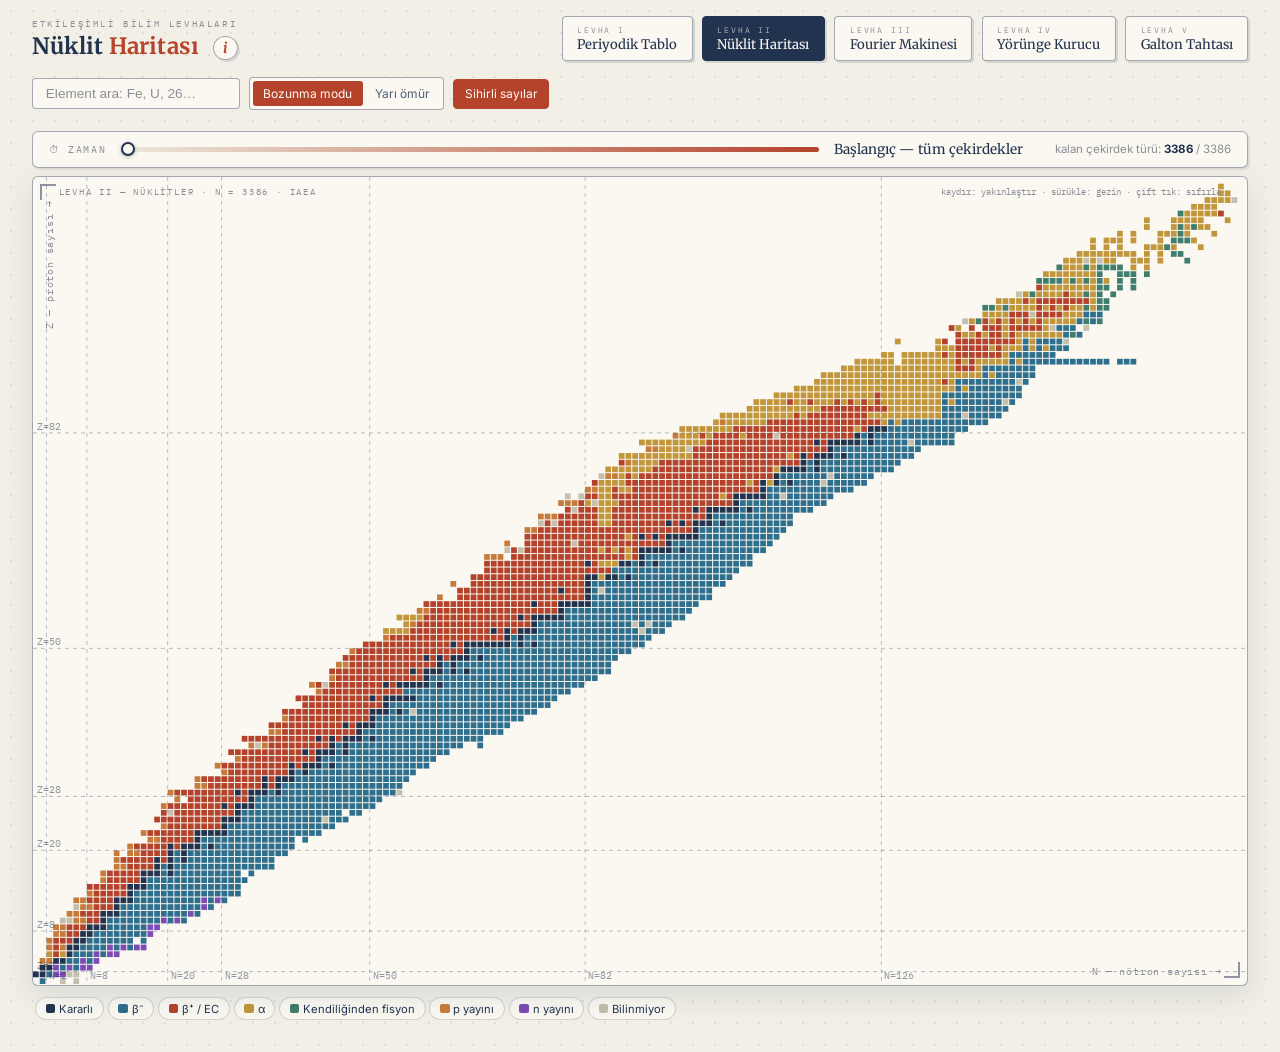
==== nuclides.html @ 54279ea4 "Levha VI (Hücre Gezgini) seriden çıkarıldı: sekmeler kaldırıldı Co-Authored-By: Claude Fable 5 <nore" ====
<!DOCTYPE html>
<html lang="tr">
<head>
<meta charset="UTF-8">
<meta name="viewport" content="width=device-width, initial-scale=1.0">
<title>Nüklit Haritası — İzotoplar</title>
<link rel="stylesheet" href="style.css">
<link rel="stylesheet" href="nuclides.css">
</head>
<body>
<header class="topbar">
  <div class="brand">
    <div class="kicker">Etkileşimli Bilim Levhaları</div>
    <h1>Nüklit <span>Haritası</span>
      <button class="info-btn" id="infoBtn" title="Bu levha nedir?">i</button></h1>
  </div>
  <nav class="plate-nav">
    <a class="plate-tab page-link" href="index.html">
      <span class="fig">Levha I</span>
      <span class="lbl">Periyodik Tablo</span>
    </a>
    <a class="plate-tab active page-link" href="nuclides.html">
      <span class="fig">Levha II</span>
      <span class="lbl">Nüklit Haritası</span>
    </a>
    <a class="plate-tab page-link" href="https://hakanatas.github.io/fourier-cizim-makinesi/">
      <span class="fig">Levha III</span>
      <span class="lbl">Fourier Makinesi</span>
    </a>
    <a class="plate-tab page-link" href="https://hakanatas.github.io/yorunge-kurucu/">
      <span class="fig">Levha IV</span>
      <span class="lbl">Yörünge Kurucu</span>
    </a>
    <a class="plate-tab page-link" href="https://hakanatas.github.io/galton-tahtasi/">
      <span class="fig">Levha V</span>
      <span class="lbl">Galton Tahtası</span>
    </a>
  </nav>
  <div class="controls">
    <input id="search" type="text" placeholder="Element ara: Fe, U, 26…" autocomplete="off">
    <div class="modes" id="modes">
      <button data-mode="decay" class="active">Bozunma modu</button>
      <button data-mode="hl">Yarı ömür</button>
    </div>
    <button id="magicBtn" class="tool-btn active">Sihirli sayılar</button>
  </div>
</header>

<div class="nuc-wrap">
  <div class="time-bar">
    <span class="time-label">⏱ Zaman</span>
    <input id="timeSlider" type="range" min="-210" max="180" step="1" value="-210">
    <span id="timeReadout">Başlangıç — tüm çekirdekler</span>
    <span id="surviveCount"></span>
  </div>
  <div class="chart-holder" id="chartHolder">
    <div class="chart-scroll"><canvas id="chart"></canvas></div>
    <div class="axis-x">N — nötron sayısı →</div>
    <div class="axis-y">Z — proton sayısı →</div>
    <div class="zoom-hint">kaydır: yakınlaştır · sürükle: gezin · çift tık: sıfırla</div>
    <div class="chart-caption">Levha II — Nüklitler · N = 3386 · IAEA</div>
  </div>
  <div class="legend nuc-legend" id="legend"></div>
</div>

<div id="tooltip" class="tooltip" hidden></div>

<div id="panelBackdrop" class="panel-backdrop" hidden></div>
<aside id="panel" class="panel" hidden>
  <button class="panel-close" id="panelClose">×</button>
  <div class="panel-head">
    <div class="nuc-badge" id="nucBadge"></div>
    <div class="panel-title">
      <h2 id="pName"></h2>
      <p id="pSub"></p>
      <p id="pMode"></p>
    </div>
  </div>
  <dl class="props" id="pProps"></dl>
  <h3 class="panel-sub">Bozunma zinciri</h3>
  <ol class="chain" id="chainList"></ol>
  <div class="wiki-links">
    <a id="ptLink" class="page-link">Periyodik tabloda gör →</a>
  </div>
</aside>

<div class="modal-backdrop" id="infoModal" hidden>
  <div class="modal">
    <button class="modal-close" id="infoClose" aria-label="Kapat">×</button>
    <div class="modal-body">
      <div class="modal-kicker">Levha II · Rehber</div>
      <h2>Nüklit <span>Haritası</span></h2>
      <p>Periyodik tablo elementleri gösterir; bu harita ise onların <b>izotoplarını</b> — aynı elementin
        farklı nötron sayılı çekirdeklerini — gösterir. 3386 çekirdek, yatay eksende nötron (N), dikey
        eksende proton (Z) sayısına göre dizilir. Buna Segrè diyagramı denir.</p>
      <h3>Neler yapabilirsin</h3>
      <ul>
        <li>Renkler <b>bozunma tipini</b> gösterir: β⁻ (mavi), β⁺/EC (kırmızı), α (sarı), fisyon (yeşil)…
          Kararlı çekirdekler koyu laciverttir ve "kararlılık vadisi"ni çizer.</li>
        <li><b>Zaman kaydırıcısı</b>: zeptosaniyeden evrenin yaşına kadar; sürükledikçe kısa ömürlü çekirdekler bozunup kaybolur.</li>
        <li>Bir çekirdeğe tıkla: yarı ömrü, bozunma modu ve tüm <b>bozunma zincirini</b> gör
          (ör. Uranyum-238'in kurşuna kadar 14 adımı).</li>
        <li>"Sihirli sayılar" çizgileri özellikle kararlı çekirdekleri işaretler; yakınlaştır ve gezin.</li>
      </ul>
      <h3>Bilimsel arka plan</h3>
      <p>Çekirdekteki proton/nötron dengesi kararlılığı belirler. Dengesiz çekirdekler radyoaktif
        bozunmayla daha kararlı hâle geçer. Yarı ömür, bir çekirdek topluluğunun yarısının bozunması için
        geçen süredir — milyarlarca yıldan saniyenin milyarda birine kadar değişir.</p>
      <div class="modal-tip">💡 İpucu: Zaman kaydırıcısını "1 yıl"a getir; 3386 çekirdekten yalnızca ~570'i hayatta kalır.</div>
    </div>
  </div>
</div>

<script src="data.js"></script>
<script src="nuclides-data.js"></script>
<script src="nuclides.js"></script>
</body>
</html>
---- style.css ----
@import url("https://fonts.googleapis.com/css2?family=Merriweather:ital,wght@0,400;0,700;1,400&family=Inter:wght@400;600;700&family=IBM+Plex+Mono:wght@400;500&display=swap");

/* ---------- dilum.dev esinli "bilimsel levha" teması ---------- */
:root {
  --paper: #f2efe6;                     /* sayfa zemini (krem kâğıt) */
  --paper-2: #faf8f1;                   /* kartlar */
  --paper-3: #ece8db;                   /* iç dolgular */
  --ink: #22334f;                       /* lacivert mürekkep */
  --ink-soft: #51607a;
  --muted: #8b8e96;
  --line: rgba(34, 51, 79, 0.18);
  --line-strong: rgba(34, 51, 79, 0.4);
  --accent: #b5432c;                    /* pas kırmızısı */
  --shadow: 0 10px 30px rgba(34, 51, 79, 0.12);
}

* { box-sizing: border-box; }

body {
  margin: 0;
  background-color: var(--paper);
  background-image: radial-gradient(rgba(34, 51, 79, 0.09) 1px, transparent 1px);
  background-size: 22px 22px;
  color: var(--ink);
  font-family: "Inter", system-ui, sans-serif;
  overflow-x: hidden;
  animation: pageIn 0.45s ease;
}
body.leaving { animation: pageOut 0.26s ease forwards; }
@keyframes pageIn { from { opacity: 0; transform: translateY(10px); } }
@keyframes pageOut { to { opacity: 0; transform: translateY(-10px); } }

/* ---------- header ---------- */
.topbar {
  display: flex;
  align-items: center;
  justify-content: space-between;
  gap: 1rem;
  flex-wrap: wrap;
  padding: 1rem 2.5vw 0.5rem;
}
.brand .kicker {
  font-family: "IBM Plex Mono", monospace;
  font-size: 0.58rem;
  letter-spacing: 0.28em;
  text-transform: uppercase;
  color: var(--muted);
  margin-bottom: 0.15rem;
}
.topbar h1 {
  margin: 0;
  font-family: "Merriweather", serif;
  font-size: 1.4rem;
  color: var(--ink);
  letter-spacing: 0.01em;
}
.topbar h1 span { color: var(--accent); }

/* levha sekmeleri (sayfalar arası gezinme) */
.plate-nav { display: flex; gap: 0.6rem; flex-wrap: wrap; }
.plate-tab {
  display: flex;
  flex-direction: column;
  gap: 0.1rem;
  padding: 0.42rem 0.9rem;
  background: var(--paper-2);
  border: 1px solid var(--line-strong);
  border-radius: 4px;
  text-decoration: none;
  color: var(--ink);
  position: relative;
  transition: all 0.18s;
  box-shadow: 2px 2px 0 rgba(34, 51, 79, 0.14);
}
.plate-tab .fig {
  font-family: "IBM Plex Mono", monospace;
  font-size: 0.52rem;
  letter-spacing: 0.22em;
  text-transform: uppercase;
  color: var(--muted);
}
.plate-tab .lbl { font-family: "Merriweather", serif; font-size: 0.82rem; }
.plate-tab:hover { transform: translateY(-2px); box-shadow: 3px 4px 0 rgba(34, 51, 79, 0.18); }
.plate-tab.active {
  background: var(--ink);
  border-color: var(--ink);
  color: var(--paper-2);
}
.plate-tab.active .fig { color: rgba(250, 248, 241, 0.65); }

.controls { display: flex; align-items: center; gap: 0.55rem; flex-wrap: wrap; }

#search {
  background: var(--paper-2);
  border: 1px solid var(--line-strong);
  color: var(--ink);
  border-radius: 4px;
  padding: 0.45rem 0.8rem;
  font-size: 0.85rem;
  width: 13rem;
  outline: none;
  transition: border-color 0.2s;
}
#search::placeholder { color: var(--muted); }
#search:focus { border-color: var(--accent); }

.modes { display: flex; background: var(--paper-2); border: 1px solid var(--line-strong); border-radius: 4px; padding: 3px; gap: 2px; }
.modes button {
  background: transparent;
  border: none;
  color: var(--ink-soft);
  font-size: 0.75rem;
  font-family: inherit;
  padding: 0.32rem 0.65rem;
  border-radius: 3px;
  cursor: pointer;
  transition: all 0.15s;
  white-space: nowrap;
}
.modes button:hover { color: var(--ink); }
.modes button.active { background: var(--accent); color: #fdfbf5; }

#heatSelect {
  background: var(--paper-2);
  border: 1px solid var(--line-strong);
  color: var(--ink-soft);
  border-radius: 4px;
  padding: 0.4rem 0.5rem;
  font-size: 0.75rem;
  font-family: inherit;
  outline: none;
  cursor: pointer;
}
#heatSelect.active { border-color: var(--accent); color: var(--accent); font-weight: 600; }

.tool-btn {
  background: var(--paper-2);
  border: 1px solid var(--line-strong);
  color: var(--ink-soft);
  font-size: 0.75rem;
  font-family: inherit;
  padding: 0.4rem 0.65rem;
  border-radius: 4px;
  cursor: pointer;
  transition: all 0.15s;
  white-space: nowrap;
}
.tool-btn:hover { color: var(--accent); border-color: var(--accent); }
.tool-btn.active { background: var(--accent); border-color: var(--accent); color: #fdfbf5; }

/* ---------- tablo levhası ---------- */
.table-wrap {
  width: 95vw;
  margin: 0.8rem auto 2rem;
  position: relative;
}
.table-scroll { border-radius: 6px; }
#container {
  width: 95vw;
  height: 47.5vw;
  background: var(--paper-2);
  border: 1px solid var(--line-strong);
  position: relative;
  border-radius: 6px;
  box-shadow: var(--shadow);
}
/* köşe tik işaretleri */
#container::before, #container::after {
  content: "";
  position: absolute;
  width: 14px; height: 14px;
  border-color: var(--ink);
  border-style: solid;
  opacity: 0.5;
}
#container::before { top: 7px; left: 7px; border-width: 2px 0 0 2px; }
#container::after { bottom: 7px; right: 7px; border-width: 0 2px 2px 0; }

.plate-caption {
  margin: 0.55rem 0 0 0.2rem;
  font-family: "IBM Plex Mono", monospace;
  font-size: 0.6rem;
  letter-spacing: 0.22em;
  text-transform: uppercase;
  color: var(--muted);
}

.tile {
  width: 5.2632%;
  height: 10.5264%;
  position: absolute;
  cursor: pointer;
  transition: opacity 0.35s, transform 0.18s, filter 0.18s;
}
.tile:hover { transform: scale(1.28) !important; z-index: 5; }
.tile.dim { opacity: 0.1; pointer-events: none; }
.tile.undiscovered { opacity: 0.05; pointer-events: none; }
.tile.hl { filter: saturate(1.9) contrast(1.25); }
.tile.cmp-sel { filter: saturate(1.8) drop-shadow(0 0 0.35vw rgba(181, 67, 44, 0.7)); }
.tile .svg { width: 100%; height: 100%; overflow: visible; }

.tile.flash-ok { animation: flashOk 0.7s ease; }
.tile.flash-bad { animation: flashBad 0.7s ease; }
@keyframes flashOk {
  0%, 100% { filter: none; }
  30% { filter: saturate(2) drop-shadow(0 0 0.8vw #3f7d6d); }
}
@keyframes flashBad {
  0%, 100% { filter: none; }
  30% { filter: saturate(2) drop-shadow(0 0 0.8vw #b5432c); }
}

.element-name {
  position: absolute;
  left: 50%; top: 42%;
  transform: translate(-50%, -50%);
  font-size: 1.35vw;
  font-family: "Merriweather", serif;
  font-weight: 700;
  pointer-events: none;
}
.element-number {
  position: absolute;
  left: 50%; top: 15%;
  transform: translate(-50%, -50%);
  font-size: 0.6vw;
  pointer-events: none;
}
.element-mass {
  position: absolute;
  left: 50%; top: 71%;
  transform: translate(-50%, -50%);
  font-size: 0.48vw;
  opacity: 0.8;
  pointer-events: none;
}

.grid-label {
  position: absolute;
  color: rgba(34, 51, 79, 0.38);
  font-family: "IBM Plex Mono", monospace;
  font-size: 0.6vw;
  font-weight: 500;
  pointer-events: none;
  transform: translate(-50%, -50%);
}

/* ---------- orta boşluktaki kontroller ---------- */
.center-controls {
  position: absolute;
  left: 16.4%;
  top: 1.7%;
  width: 45%;
  display: flex;
  flex-direction: column;
  gap: 0.45vw;
  z-index: 2;
}
.temp-row { display: flex; align-items: center; gap: 0.9vw; }
.temp-readout {
  display: flex;
  flex-direction: column;
  align-items: flex-end;
  font-family: "Merriweather", serif;
  min-width: 6.2vw;
}
#tempK { font-size: 1.45vw; color: var(--ink); line-height: 1.1; }
#tempC { font-size: 0.8vw; color: var(--muted); }

input[type="range"] {
  -webkit-appearance: none;
  appearance: none;
  flex: 1;
  height: 0.4vw;
  border-radius: 1vw;
  outline: none;
  cursor: pointer;
}
#tempSlider { background: linear-gradient(90deg, #2e6f8e, #3f7d6d, #c2963a, #b5432c); }
#yearSlider { background: var(--paper-3); border: 1px solid var(--line); }
input[type="range"]::-webkit-slider-thumb {
  -webkit-appearance: none;
  appearance: none;
  width: 1.1vw; height: 1.1vw;
  border-radius: 50%;
  background: var(--paper-2);
  border: 2px solid var(--ink);
  box-shadow: 0 1px 4px rgba(34, 51, 79, 0.3);
}
input[type="range"]::-moz-range-thumb {
  width: 1.1vw; height: 1.1vw;
  border-radius: 50%;
  background: var(--paper-2);
  border: 2px solid var(--ink);
}

.temp-presets { display: flex; gap: 0.4vw; flex-wrap: wrap; align-items: center; }
.temp-presets button {
  background: var(--paper-2);
  border: 1px solid var(--line-strong);
  color: var(--ink-soft);
  font-size: 0.62vw;
  font-family: inherit;
  padding: 0.25vw 0.6vw;
  border-radius: 1vw;
  cursor: pointer;
  transition: all 0.15s;
}
.temp-presets button:hover { color: var(--accent); border-color: var(--accent); }

.phase-counts { display: flex; gap: 0.9vw; font-size: 0.66vw; color: var(--muted); margin-left: 0.6vw; }
.phase-counts b { color: var(--ink); }

.year-row { display: flex; align-items: center; gap: 0.7vw; }
.year-label {
  font-family: "IBM Plex Mono", monospace;
  font-size: 0.58vw;
  letter-spacing: 0.15em;
  text-transform: uppercase;
  color: var(--muted);
  white-space: nowrap;
}
#yearReadout {
  font-family: "Merriweather", serif;
  font-size: 0.85vw;
  color: var(--ink);
  min-width: 6.5vw;
}

.legend { display: flex; flex-wrap: wrap; gap: 0.3vw; margin-top: 0.15vw; }
.legend-chip {
  display: flex;
  align-items: center;
  gap: 0.3vw;
  font-size: 0.6vw;
  padding: 0.18vw 0.5vw;
  border-radius: 1vw;
  background: var(--paper-2);
  border: 1px solid var(--line);
  cursor: pointer;
  user-select: none;
  transition: all 0.15s;
}
.legend-chip .dot { width: 0.55vw; height: 0.55vw; border-radius: 50%; }
.legend-chip.off { opacity: 0.32; }
.legend-chip:hover { border-color: var(--line-strong); }

/* ---------- tooltip ---------- */
.tooltip {
  position: fixed;
  z-index: 50;
  background: var(--paper-2);
  border: 1px solid var(--line-strong);
  border-radius: 6px;
  padding: 0.55rem 0.8rem;
  pointer-events: none;
  font-size: 0.75rem;
  line-height: 1.45;
  box-shadow: var(--shadow);
  max-width: 15rem;
  color: var(--ink);
}
.tooltip .tt-name { font-family: "Merriweather", serif; font-size: 0.9rem; }
.tooltip .tt-row { color: var(--ink-soft); }
.tooltip .tt-row b { color: var(--ink); font-weight: 600; }

/* ---------- detay paneli ---------- */
.panel-backdrop {
  position: fixed;
  inset: 0;
  background: rgba(34, 51, 79, 0.28);
  z-index: 90;
  backdrop-filter: blur(2px);
}
.panel {
  position: fixed;
  top: 0; right: 0;
  height: 100vh;
  width: min(27rem, 94vw);
  background: var(--paper-2);
  border-left: 3px solid var(--el-color, var(--accent));
  z-index: 100;
  padding: 1.2rem 1.4rem 2rem;
  overflow-y: auto;
  box-shadow: -12px 0 40px rgba(34, 51, 79, 0.25);
  animation: slideIn 0.25s ease;
}
@keyframes slideIn { from { transform: translateX(100%); } to { transform: translateX(0); } }

.panel-close {
  position: absolute;
  top: 0.7rem; right: 0.9rem;
  background: none;
  border: none;
  color: var(--muted);
  font-size: 1.6rem;
  cursor: pointer;
  line-height: 1;
  z-index: 2;
}
.panel-close:hover { color: var(--ink); }

.panel-head { display: flex; gap: 1rem; align-items: center; }
#panelHex { width: 6rem; height: 6rem; flex-shrink: 0; }
.panel-title h2 { margin: 0; font-family: "Merriweather", serif; font-size: 1.45rem; color: var(--ink); }
.panel-title p { margin: 0.15rem 0 0; font-size: 0.8rem; color: var(--ink-soft); }
#pCat { color: var(--el-color, var(--ink-soft)); font-weight: 600; }

.panel-phase {
  margin-top: 0.8rem;
  padding: 0.5rem 0.8rem;
  border-radius: 6px;
  background: var(--paper-3);
  border: 1px solid var(--line);
  font-size: 0.8rem;
}
.panel-phase b { font-size: 0.95rem; }

.panel-intro {
  display: flex;
  gap: 0.8rem;
  margin-top: 0.8rem;
  align-items: flex-start;
}
#pImg {
  width: 6.2rem;
  height: 6.2rem;
  object-fit: cover;
  border-radius: 6px;
  border: 1px solid var(--line-strong);
  flex-shrink: 0;
}
#pImg.hidden { display: none; }
#pBlurb { margin: 0; font-size: 0.82rem; line-height: 1.5; color: var(--ink-soft); }

#bohr { width: 100%; max-height: 15rem; margin-top: 0.3rem; }
.bohr-ring { fill: none; stroke: var(--line); stroke-width: 1; }
.bohr-spin { animation: spin var(--dur, 10s) linear infinite; transform-origin: 160px 160px; }
.bohr-spin.rev { animation-direction: reverse; }
@keyframes spin { to { transform: rotate(360deg); } }

.panel-sub {
  margin: 0.9rem 0 0.4rem;
  font-family: "IBM Plex Mono", monospace;
  font-size: 0.62rem;
  font-weight: 500;
  text-transform: uppercase;
  letter-spacing: 0.16em;
  color: var(--muted);
}
.orbitals { display: flex; flex-wrap: wrap; gap: 0.35rem; }
.orb-sub {
  display: flex;
  align-items: center;
  gap: 0.25rem;
  background: var(--paper-3);
  border: 1px solid var(--line);
  border-radius: 5px;
  padding: 0.25rem 0.4rem;
}
.orb-lbl { font-size: 0.65rem; color: var(--ink-soft); min-width: 1.1rem; font-weight: 600; }
.orb-box {
  width: 1.05rem; height: 1.05rem;
  border: 1px solid var(--line-strong);
  border-radius: 3px;
  display: flex;
  align-items: center;
  justify-content: center;
  font-size: 0.62rem;
  color: var(--el-color, var(--ink));
  letter-spacing: -0.12em;
  padding-bottom: 0.1rem;
  background: var(--paper-2);
}

.props { margin: 0.9rem 0 0; display: grid; grid-template-columns: 1fr 1fr; gap: 0.45rem 0.9rem; }
.props > div { background: var(--paper-3); border: 1px solid var(--line); border-radius: 6px; padding: 0.5rem 0.7rem; }
.props dt {
  font-family: "IBM Plex Mono", monospace;
  font-size: 0.55rem;
  text-transform: uppercase;
  letter-spacing: 0.12em;
  color: var(--muted);
  margin: 0;
}
.props dd { font-size: 0.85rem; margin: 0.15rem 0 0; color: var(--ink); word-break: break-word; }
.props .wide { grid-column: 1 / -1; }

.spec-fig { margin: 0.9rem 0 0; }
.spec-fig img { width: 100%; border-radius: 6px; border: 1px solid var(--line-strong); display: block; }
.spec-fig figcaption {
  font-family: "IBM Plex Mono", monospace;
  font-size: 0.58rem;
  letter-spacing: 0.14em;
  text-transform: uppercase;
  color: var(--muted);
  margin-top: 0.35rem;
  text-align: center;
}

.wiki-links { display: flex; gap: 0.6rem; margin-top: 1rem; }
.wiki-links a {
  flex: 1;
  text-align: center;
  background: var(--paper-2);
  border: 1px solid var(--line-strong);
  color: var(--ink-soft);
  border-radius: 6px;
  padding: 0.5rem;
  font-size: 0.75rem;
  text-decoration: none;
  cursor: pointer;
  transition: all 0.15s;
  box-shadow: 2px 2px 0 rgba(34, 51, 79, 0.12);
}
.wiki-links a:hover {
  border-color: var(--el-color, var(--accent));
  color: var(--ink);
  transform: translateY(-1px);
}

/* ---------- karşılaştırma kartı ---------- */
.compare-card {
  position: fixed;
  left: 50%;
  bottom: 1rem;
  transform: translateX(-50%);
  width: min(46rem, 94vw);
  background: var(--paper-2);
  border: 1px solid var(--line-strong);
  border-radius: 8px;
  z-index: 80;
  padding: 1rem 1.2rem;
  box-shadow: var(--shadow);
}
.compare-hint { font-size: 0.78rem; color: var(--ink-soft); text-align: center; }
.compare-title { display: flex; justify-content: space-between; margin-bottom: 0.6rem; }
.compare-title span { font-family: "Merriweather", serif; font-size: 1rem; }
.cmp-row { display: grid; grid-template-columns: 1fr 7.5rem 1fr; align-items: center; gap: 0.5rem; margin-top: 0.3rem; }
.cmp-label {
  text-align: center;
  font-family: "IBM Plex Mono", monospace;
  font-size: 0.52rem;
  color: var(--muted);
  text-transform: uppercase;
  letter-spacing: 0.1em;
}
.cmp-bar { height: 0.85rem; background: var(--paper-3); border: 1px solid var(--line); border-radius: 3px; position: relative; overflow: hidden; }
.cmp-bar .fill { position: absolute; top: 0; height: 100%; border-radius: 2px; transition: width 0.4s ease; }
.cmp-bar.left .fill { right: 0; }
.cmp-bar.right .fill { left: 0; }
.cmp-val { position: absolute; top: 50%; transform: translateY(-50%); font-size: 0.6rem; color: var(--ink); z-index: 1; }
.cmp-bar.left .cmp-val { left: 0.35rem; }
.cmp-bar.right .cmp-val { right: 0.35rem; }

/* ---------- quiz kartı ---------- */
.quiz-card {
  position: fixed;
  left: 50%;
  top: 4.2rem;
  transform: translateX(-50%);
  width: min(30rem, 94vw);
  background: var(--paper-2);
  border: 1px solid var(--line-strong);
  border-radius: 8px;
  z-index: 80;
  padding: 1rem 1.2rem 1.1rem;
  box-shadow: var(--shadow);
  text-align: center;
}
.quiz-progress {
  font-family: "IBM Plex Mono", monospace;
  font-size: 0.6rem;
  letter-spacing: 0.14em;
  text-transform: uppercase;
  color: var(--muted);
  margin-bottom: 0.4rem;
}
.quiz-question { font-size: 1rem; font-family: "Merriweather", serif; color: var(--ink); line-height: 1.4; }
.quiz-answers { display: flex; gap: 0.6rem; justify-content: center; margin-top: 0.7rem; flex-wrap: wrap; }
.quiz-answers button {
  background: var(--paper-2);
  border: 1px solid var(--line-strong);
  color: var(--ink);
  font-family: inherit;
  font-size: 0.85rem;
  padding: 0.5rem 1.1rem;
  border-radius: 6px;
  cursor: pointer;
  transition: all 0.15s;
  box-shadow: 2px 2px 0 rgba(34, 51, 79, 0.12);
}
.quiz-answers button:hover { border-color: var(--accent); transform: translateY(-1px); }
.quiz-feedback { font-size: 0.8rem; margin-top: 0.5rem; min-height: 1.1rem; }
.quiz-feedback.ok { color: #3f7d6d; }
.quiz-feedback.bad { color: var(--accent); }

/* ---------- info butonu + modal ---------- */
.info-btn {
  display: inline-flex; align-items: center; justify-content: center;
  width: 1.55rem; height: 1.55rem; margin-left: 0.55rem; vertical-align: middle;
  border-radius: 50%; border: 1px solid var(--line-strong);
  background: var(--paper-2); color: var(--accent);
  font-family: "Merriweather", serif; font-size: 0.9rem; font-style: italic; font-weight: 700;
  cursor: pointer; transition: all 0.15s; box-shadow: 2px 2px 0 rgba(34,51,79,0.12); line-height: 1;
}
.info-btn:hover { background: var(--accent); color: #fdfbf5; border-color: var(--accent); transform: translateY(-1px); }

.modal-backdrop {
  position: fixed; inset: 0; z-index: 300;
  background: rgba(34,51,79,0.42); backdrop-filter: blur(3px);
  display: flex; align-items: center; justify-content: center; padding: 5vh 4vw;
  animation: fadeIn 0.2s ease;
}
.modal-backdrop[hidden] { display: none; }
@keyframes fadeIn { from { opacity: 0; } }
.modal {
  position: relative; max-width: 41rem; width: 100%; max-height: 90vh; overflow-y: auto;
  background-color: var(--paper);
  background-image: radial-gradient(rgba(34,51,79,0.06) 1px, transparent 1px);
  background-size: 22px 22px;
  border: 1px solid var(--line-strong); border-radius: 8px;
  padding: 1.7rem 1.9rem 1.9rem; box-shadow: 0 24px 64px rgba(34,51,79,0.4);
  animation: modalIn 0.24s ease;
}
.modal::before, .modal::after {
  content: ""; position: absolute; width: 13px; height: 13px;
  border-color: var(--ink); border-style: solid; opacity: 0.45; pointer-events: none;
}
.modal::before { top: 8px; left: 8px; border-width: 2px 0 0 2px; }
.modal::after { bottom: 8px; right: 8px; border-width: 0 2px 2px 0; }
@keyframes modalIn { from { transform: translateY(16px); opacity: 0; } }
.modal-close {
  position: absolute; top: 0.6rem; right: 0.9rem; background: none; border: none;
  color: var(--muted); font-size: 1.8rem; cursor: pointer; line-height: 1; z-index: 2;
}
.modal-close:hover { color: var(--ink); }
.modal-kicker {
  font-family: "IBM Plex Mono", monospace; font-size: 0.6rem; letter-spacing: 0.2em;
  text-transform: uppercase; color: var(--muted); margin-bottom: 0.5rem;
}
.modal-body h2 { margin: 0 0 0.6rem; font-family: "Merriweather", serif; font-size: 1.45rem; color: var(--ink); }
.modal-body h2 span { color: var(--accent); }
.modal-body h3 {
  margin: 1.15rem 0 0.4rem; font-family: "IBM Plex Mono", monospace; font-size: 0.68rem;
  letter-spacing: 0.14em; text-transform: uppercase; color: var(--accent);
}
.modal-body p { margin: 0 0 0.6rem; font-size: 0.86rem; line-height: 1.62; color: var(--ink-soft); }
.modal-body ul { margin: 0 0 0.6rem; padding-left: 1.15rem; }
.modal-body li { font-size: 0.86rem; line-height: 1.55; color: var(--ink-soft); margin-bottom: 0.3rem; }
.modal-body b { color: var(--ink); }
.modal-tip {
  margin-top: 0.9rem; padding: 0.6rem 0.9rem; border-radius: 6px;
  background: var(--paper-3); border-left: 3px solid var(--accent);
  font-size: 0.82rem; color: var(--ink-soft); line-height: 1.55;
}
.modal-body [hidden] { display: none; }
@media (max-width: 760px) {
  .modal { padding: 1.3rem 1.15rem 1.5rem; }
  .modal-body h2 { font-size: 1.2rem; }
}

/* ---------- küçük ekranlar ---------- */
@media (max-width: 760px) {
  .topbar { padding: 0.8rem 3vw 0.4rem; gap: 0.7rem; }
  .brand .kicker { font-size: 0.52rem; letter-spacing: 0.2em; }
  .topbar h1 { font-size: 1.12rem; }
  .plate-nav { width: 100%; }
  .plate-tab { flex: 1 1 30%; padding: 0.4rem 0.45rem; }
  .plate-tab .lbl { font-size: 0.62rem; white-space: nowrap; }
  .plate-tab .fig { font-size: 0.44rem; }
  .controls { width: 100%; }
  #search { flex: 1 1 100%; width: auto; font-size: 0.8rem; }
  .modes button { font-size: 0.7rem; padding: 0.3rem 0.5rem; }
  #heatSelect, .tool-btn { font-size: 0.7rem; padding: 0.35rem 0.5rem; }

  /* kontroller tablonun üstünde ayrı bir kart olur */
  .table-wrap { width: 100%; margin: 0.5rem 0 1.6rem; }
  .center-controls {
    position: static;
    width: auto;
    margin: 0 3vw 0.7rem;
    background: var(--paper-2);
    border: 1px solid var(--line-strong);
    border-radius: 6px;
    padding: 0.7rem 0.8rem;
    gap: 0.5rem;
    box-shadow: 2px 2px 0 rgba(34, 51, 79, 0.1);
  }
  .temp-row { gap: 0.7rem; }
  .temp-readout { min-width: 4.6rem; }
  #tempK { font-size: 1.15rem; }
  #tempC { font-size: 0.72rem; }
  input[type="range"] { height: 6px; border-radius: 6px; }
  input[type="range"]::-webkit-slider-thumb { width: 18px; height: 18px; }
  input[type="range"]::-moz-range-thumb { width: 18px; height: 18px; }
  .temp-presets { gap: 0.3rem; }
  .temp-presets button { font-size: 0.66rem; padding: 0.22rem 0.55rem; border-radius: 1rem; }
  .phase-counts { font-size: 0.68rem; gap: 0.7rem; margin-left: 0.3rem; }
  .year-row { gap: 0.6rem; }
  .year-label { font-size: 0.56rem; }
  #yearReadout { font-size: 0.8rem; min-width: 6.6rem; }
  .legend { gap: 0.28rem; margin-top: 0.2rem; }
  .legend-chip { font-size: 0.66rem; padding: 0.18rem 0.5rem; border-radius: 1rem; }
  .legend-chip .dot { width: 0.55rem; height: 0.55rem; }

  /* tablo 90° çevrilir ve ekrana sığar (periyotlar sütun, gruplar satır) */
  .table-scroll { margin: 0 3vw; }
  .plate-caption { margin-left: 3vw; font-size: 0.52rem; }
}

/* ---------- çevrilmiş (dikey/mobil) tablo düzeni ---------- */
#container.transposed {
  width: 100%;
  height: auto;
  aspect-ratio: 56 / 84;
}
.transposed .tile { width: 8.9286%; height: 5.9524%; }  /* 5/56 ve 5/84 birim */
.transposed .element-name { font-size: 3.1vw; top: 46%; }
.transposed .element-number { font-size: 1.5vw; top: 14%; }
.transposed .element-mass { display: none; }
.transposed .grid-label { font-size: 1.7vw; }
---- nuclides.css ----
/* Nüklit haritası sayfası — style.css üzerine eklemeler (levha teması) */

.nuc-wrap {
  width: 95vw;
  margin: 0.8rem auto 2rem;
  display: flex;
  flex-direction: column;
  gap: 0.55rem;
}

.time-bar {
  display: flex;
  align-items: center;
  gap: 0.8rem;
  background: var(--paper-2);
  border: 1px solid var(--line-strong);
  border-radius: 6px;
  padding: 0.55rem 1rem;
  box-shadow: 2px 2px 0 rgba(34, 51, 79, 0.1);
}
.time-label {
  font-family: "IBM Plex Mono", monospace;
  font-size: 0.62rem;
  letter-spacing: 0.16em;
  text-transform: uppercase;
  color: var(--muted);
  white-space: nowrap;
}
#timeSlider { background: linear-gradient(90deg, var(--paper-3), #b5432c); }
#timeReadout {
  font-family: "Merriweather", serif;
  font-size: 0.85rem;
  color: var(--ink);
  min-width: 13rem;
}
#surviveCount { font-size: 0.72rem; color: var(--muted); white-space: nowrap; }
#surviveCount b { color: var(--ink); }

.chart-holder {
  position: relative;
  background: var(--paper-2);
  border: 1px solid var(--line-strong);
  border-radius: 6px;
  overflow: hidden;
  box-shadow: var(--shadow);
}
/* köşe tikleri */
.chart-holder::before, .chart-holder::after {
  content: "";
  position: absolute;
  width: 14px; height: 14px;
  border-color: var(--ink);
  border-style: solid;
  opacity: 0.5;
  pointer-events: none;
  z-index: 2;
}
.chart-holder::before { top: 7px; left: 7px; border-width: 2px 0 0 2px; }
.chart-holder::after { bottom: 7px; right: 7px; border-width: 0 2px 2px 0; }

.chart-scroll { overflow-x: auto; -webkit-overflow-scrolling: touch; }
#chart { display: block; cursor: crosshair; }
#chart.dragging { cursor: grabbing; }

.axis-x, .axis-y, .zoom-hint, .chart-caption {
  font-family: "IBM Plex Mono", monospace;
  color: var(--muted);
  pointer-events: none;
}
.axis-x { position: absolute; bottom: 0.45rem; right: 1.6rem; font-size: 0.62rem; letter-spacing: 0.08em; }
.axis-y {
  position: absolute;
  top: 1.4rem; left: 0.6rem;
  font-size: 0.62rem;
  letter-spacing: 0.08em;
  writing-mode: vertical-rl;
  transform: rotate(180deg);
}
.zoom-hint { position: absolute; top: 0.55rem; right: 1.6rem; font-size: 0.56rem; }
.chart-caption {
  position: absolute;
  top: 0.55rem;
  left: 1.6rem;
  font-size: 0.56rem;
  letter-spacing: 0.2em;
  text-transform: uppercase;
}

.nuc-legend { padding: 0 0.2rem; }
.nuc-legend .legend-chip { font-size: 0.7rem; padding: 0.22rem 0.6rem; }
.nuc-legend .legend-chip .dot { width: 0.6rem; height: 0.6rem; border-radius: 2px; }

/* panel */
.nuc-badge {
  width: 6rem; height: 6rem;
  flex-shrink: 0;
  border-radius: 8px;
  border: 2px solid var(--el-color, var(--accent));
  background: color-mix(in srgb, var(--el-color, var(--accent)) 12%, transparent);
  display: flex;
  align-items: center;
  justify-content: center;
  font-family: "Merriweather", serif;
  font-size: 1.6rem;
  color: var(--el-color, var(--accent));
}
.nuc-badge sup { font-size: 0.85rem; }

.chain { margin: 0.2rem 0 0; padding-left: 1.2rem; }
.chain li { font-size: 0.82rem; margin-bottom: 0.3rem; color: var(--ink-soft); }
.chain li b { color: var(--ink); font-family: "Merriweather", serif; }
.chain li .arrow { color: var(--el-color, var(--accent)); font-weight: 700; }
.chain li .hl { color: var(--muted); font-size: 0.72rem; }
.chain li.stable-end b { color: #3f7d6d; }

/* ---------- küçük ekranlar ---------- */
@media (max-width: 760px) {
  .nuc-wrap { width: 100%; padding: 0 3vw; margin-top: 0.5rem; }
  .time-bar { flex-wrap: wrap; gap: 0.5rem 0.8rem; padding: 0.55rem 0.8rem; }
  #timeSlider { flex: 1 1 100%; order: 3; }
  #timeReadout { min-width: 0; font-size: 0.78rem; }
  #surviveCount { font-size: 0.64rem; margin-left: auto; }
  .axis-x { font-size: 0.54rem; right: 0.8rem; }
  .axis-y { display: none; }
  .zoom-hint { display: none; }
  .chart-caption { font-size: 0.5rem; left: 0.8rem; }
  .nuc-legend .legend-chip { font-size: 0.64rem; }
}
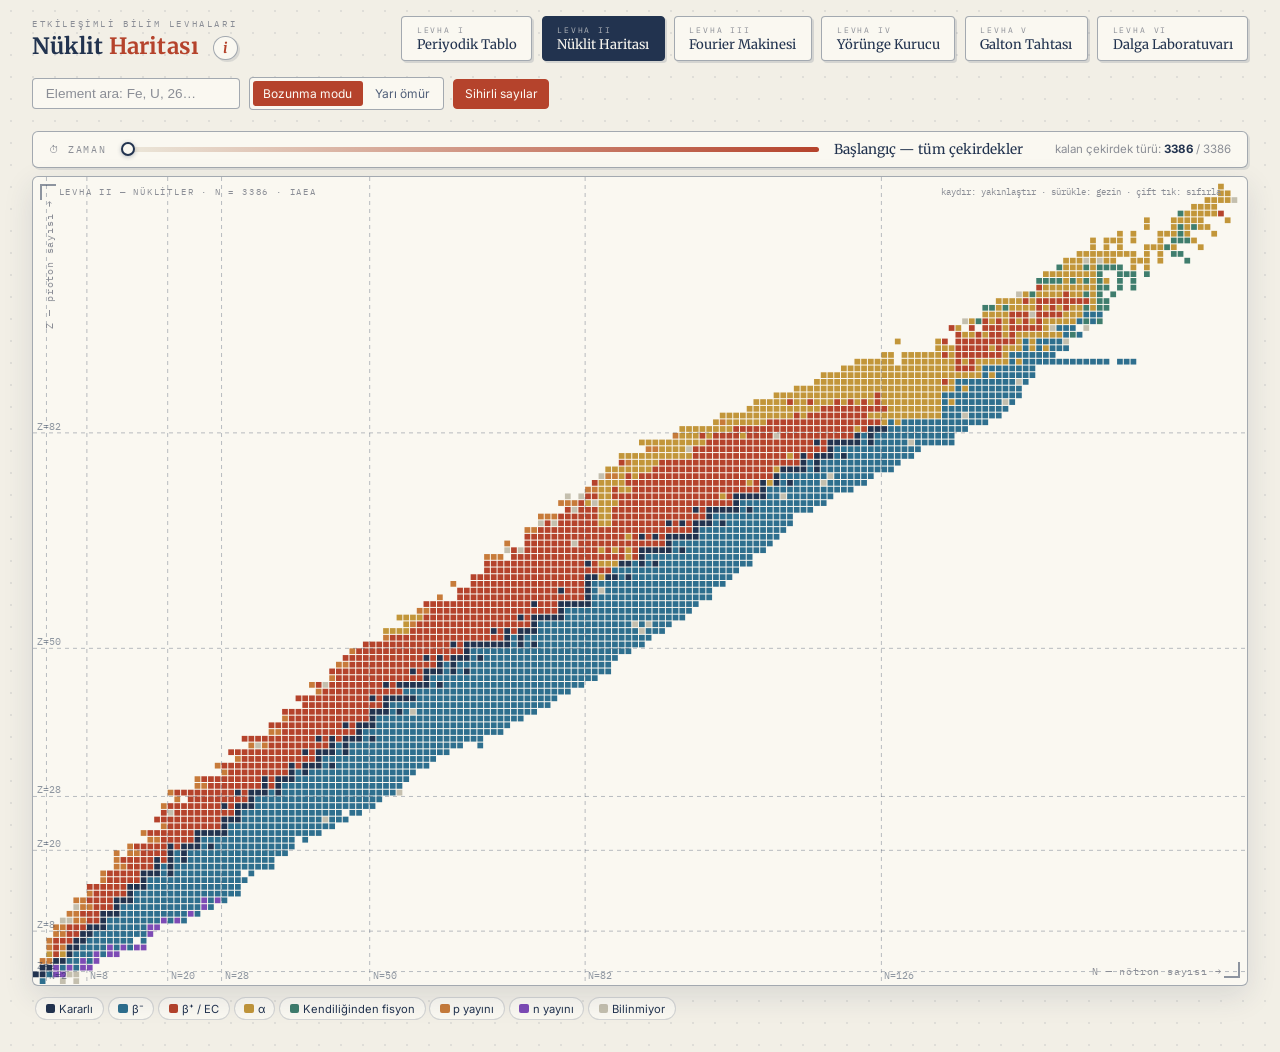
==== commit 4d72d4df: "Levha VI (Dalga Laboratuvarı) sekmesi eklendi Co-Authored-By: Claude Fable 5 <noreply@anthropic.com>" ====
--- a/nuclides.html
+++ b/nuclides.html
@@ -34,6 +34,10 @@
     <a class="plate-tab page-link" href="https://hakanatas.github.io/galton-tahtasi/">
       <span class="fig">Levha V</span>
       <span class="lbl">Galton Tahtası</span>
+    </a>
+    <a class="plate-tab page-link" href="https://hakanatas.github.io/dalga-laboratuvari/">
+      <span class="fig">Levha VI</span>
+      <span class="lbl">Dalga Laboratuvarı</span>
     </a>
   </nav>
   <div class="controls">
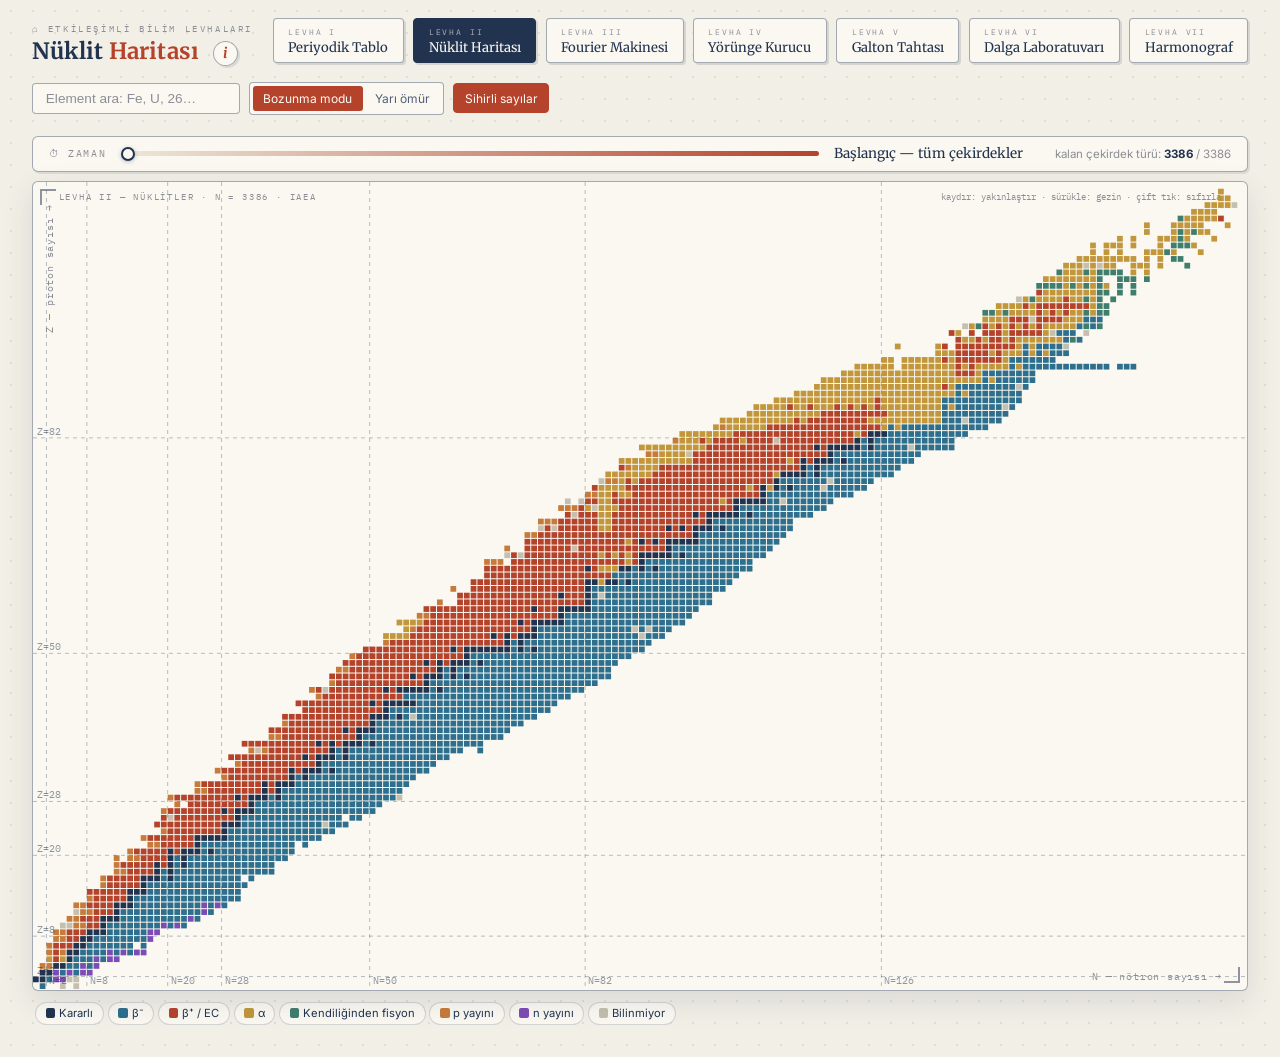
==== commit 0b9546fb: "Levha VII (Harmonograf) sekmesi + ana sayfaya (⌂) geri dönüş linki tüm sayfalara eklendi Co-Authored" ====
--- a/nuclides.html
+++ b/nuclides.html
@@ -10,7 +10,7 @@
 <body>
 <header class="topbar">
   <div class="brand">
-    <div class="kicker">Etkileşimli Bilim Levhaları</div>
+    <a class="kicker page-link" href="https://hakanatas.github.io/bilim-levhalari/">⌂ Etkileşimli Bilim Levhaları</a>
     <h1>Nüklit <span>Haritası</span>
       <button class="info-btn" id="infoBtn" title="Bu levha nedir?">i</button></h1>
   </div>
@@ -38,6 +38,10 @@
     <a class="plate-tab page-link" href="https://hakanatas.github.io/dalga-laboratuvari/">
       <span class="fig">Levha VI</span>
       <span class="lbl">Dalga Laboratuvarı</span>
+    </a>
+    <a class="plate-tab page-link" href="https://hakanatas.github.io/harmonograf/">
+      <span class="fig">Levha VII</span>
+      <span class="lbl">Harmonograf</span>
     </a>
   </nav>
   <div class="controls">
--- a/style.css
+++ b/style.css
@@ -594,6 +594,9 @@
 .quiz-feedback { font-size: 0.8rem; margin-top: 0.5rem; min-height: 1.1rem; }
 .quiz-feedback.ok { color: #3f7d6d; }
 .quiz-feedback.bad { color: var(--accent); }
+
+.brand a.kicker { text-decoration: none; cursor: pointer; display: inline-block; transition: color 0.15s; }
+.brand a.kicker:hover { color: var(--accent); }
 
 /* ---------- info butonu + modal ---------- */
 .info-btn {
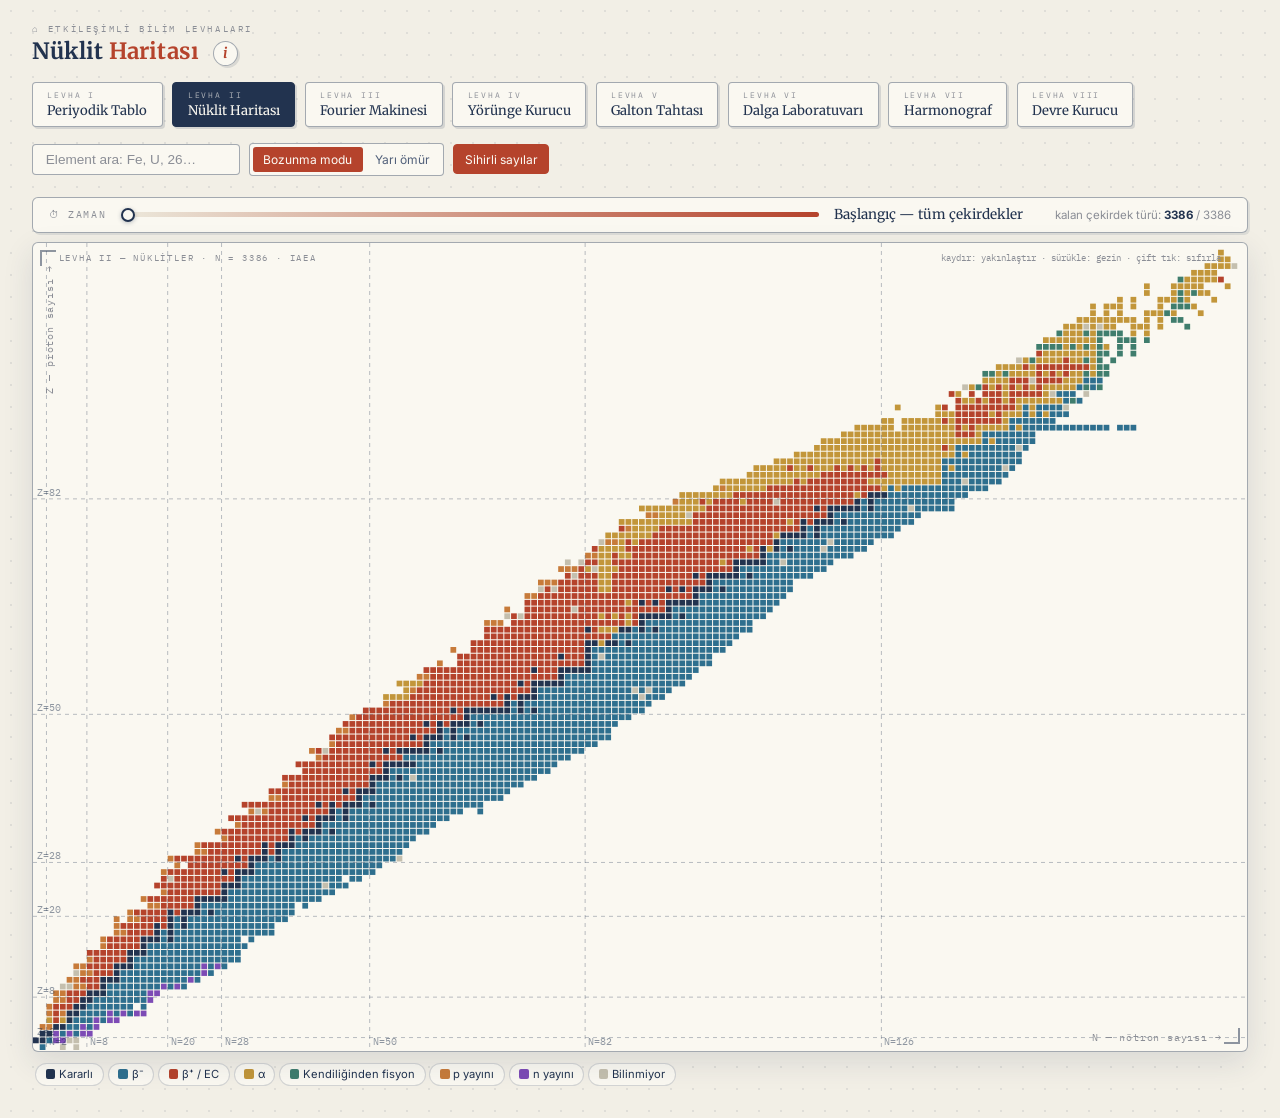
==== commit 77ad663b: "Levha VIII (Devre Kurucu) sekmesi + i18n eklendi Co-Authored-By: Claude Fable 5 <noreply@anthropic.c" ====
--- a/nuclides.html
+++ b/nuclides.html
@@ -6,6 +6,17 @@
 <title>Nüklit Haritası — İzotoplar</title>
 <link rel="stylesheet" href="style.css">
 <link rel="stylesheet" href="nuclides.css">
+<meta name="description" content="3386 izotopun Segrè diyagramı; zaman kaydırıcısıyla radyoaktif bozunmayı ve bozunma zincirlerini izle.">
+<link rel="icon" href="data:image/svg+xml,%3Csvg%20xmlns%3D%27http%3A%2F%2Fwww.w3.org%2F2000%2Fsvg%27%20viewBox%3D%270%200%2032%2032%27%3E%3Crect%20width%3D%2732%27%20height%3D%2732%27%20rx%3D%277%27%20fill%3D%27%23f2efe6%27%2F%3E%3Cpath%20d%3D%27M16%204.5L26.4%2010.5L26.4%2021.5L16%2027.5L5.6%2021.5L5.6%2010.5Z%27%20fill%3D%27none%27%20stroke%3D%27%2322334f%27%20stroke-width%3D%272.4%27%2F%3E%3Ccircle%20cx%3D%2716%27%20cy%3D%2716%27%20r%3D%273.6%27%20fill%3D%27%23b5432c%27%2F%3E%3C%2Fsvg%3E">
+<meta property="og:type" content="website">
+<meta property="og:title" content="Nüklit Haritası — İzotoplar">
+<meta property="og:description" content="3386 izotopun Segrè diyagramı; zaman kaydırıcısıyla radyoaktif bozunmayı ve bozunma zincirlerini izle.">
+<meta property="og:image" content="https://hakanatas.github.io/interactive-periodic-table/og-nuclides.png">
+<meta property="og:url" content="https://hakanatas.github.io/interactive-periodic-table/nuclides.html">
+<meta name="twitter:card" content="summary_large_image">
+<meta name="twitter:title" content="Nüklit Haritası — İzotoplar">
+<meta name="twitter:description" content="3386 izotopun Segrè diyagramı; zaman kaydırıcısıyla radyoaktif bozunmayı ve bozunma zincirlerini izle.">
+<meta name="twitter:image" content="https://hakanatas.github.io/interactive-periodic-table/og-nuclides.png">
 </head>
 <body>
 <header class="topbar">
@@ -42,6 +53,10 @@
     <a class="plate-tab page-link" href="https://hakanatas.github.io/harmonograf/">
       <span class="fig">Levha VII</span>
       <span class="lbl">Harmonograf</span>
+    </a>
+    <a class="plate-tab page-link" href="https://hakanatas.github.io/devre-kurucu/">
+      <span class="fig">Levha VIII</span>
+      <span class="lbl">Devre Kurucu</span>
     </a>
   </nav>
   <div class="controls">
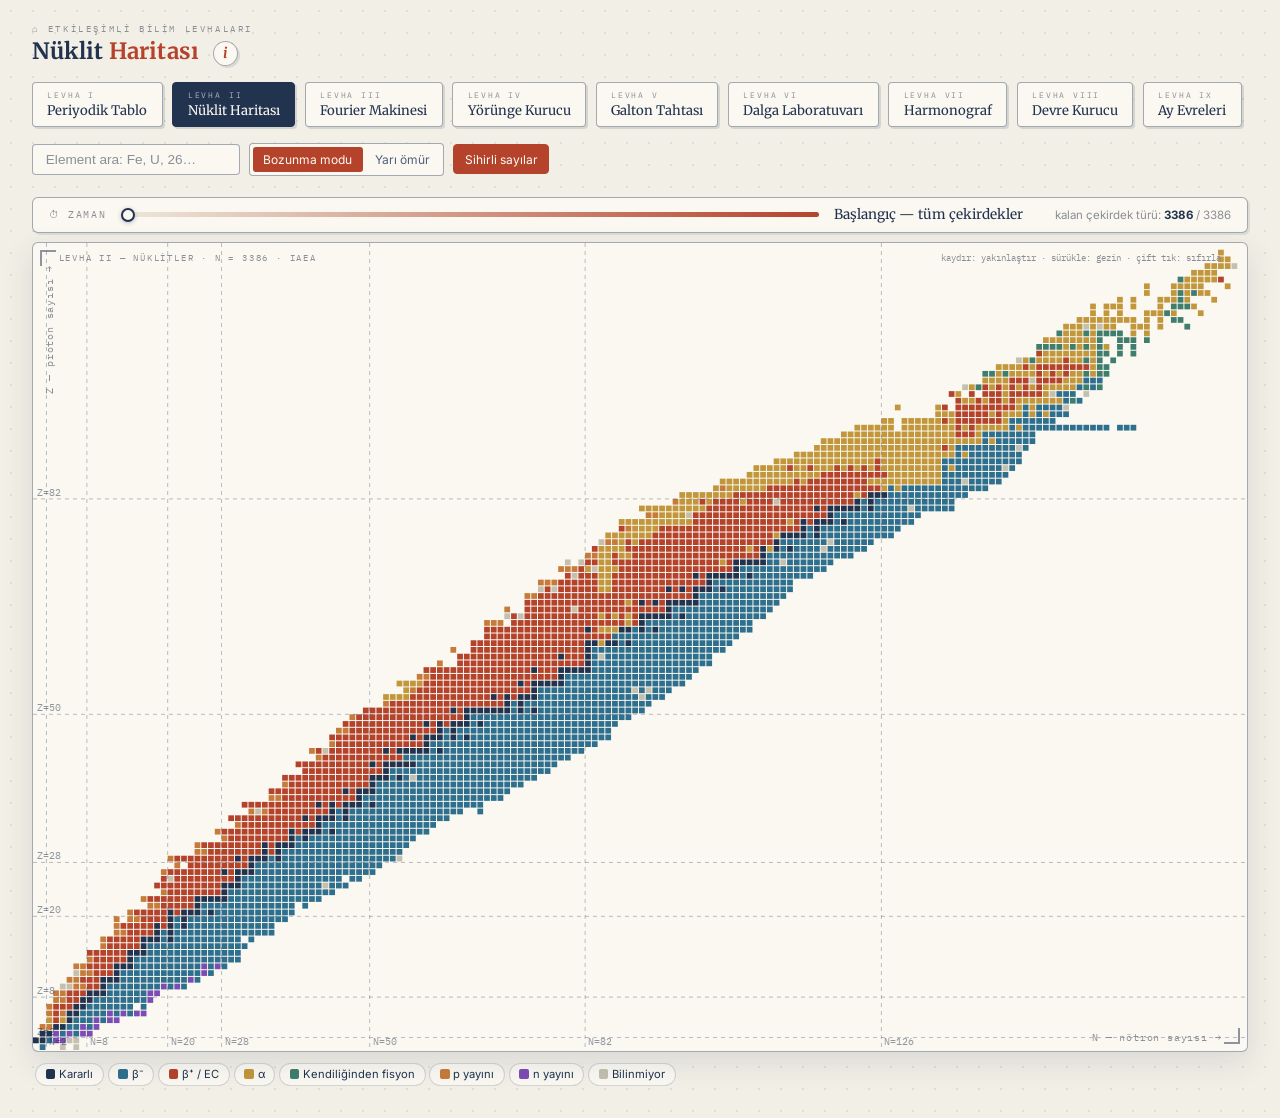
==== commit 212d4451: "Levha IX (Ay Evreleri) sekmesi eklendi Co-Authored-By: Claude Opus 4.8 <noreply@anthropic.com>" ====
--- a/nuclides.html
+++ b/nuclides.html
@@ -57,6 +57,10 @@
     <a class="plate-tab page-link" href="https://hakanatas.github.io/devre-kurucu/">
       <span class="fig">Levha VIII</span>
       <span class="lbl">Devre Kurucu</span>
+    </a>
+    <a class="plate-tab page-link" href="https://hakanatas.github.io/ay-evreleri/">
+      <span class="fig">Levha IX</span>
+      <span class="lbl">Ay Evreleri</span>
     </a>
   </nav>
   <div class="controls">
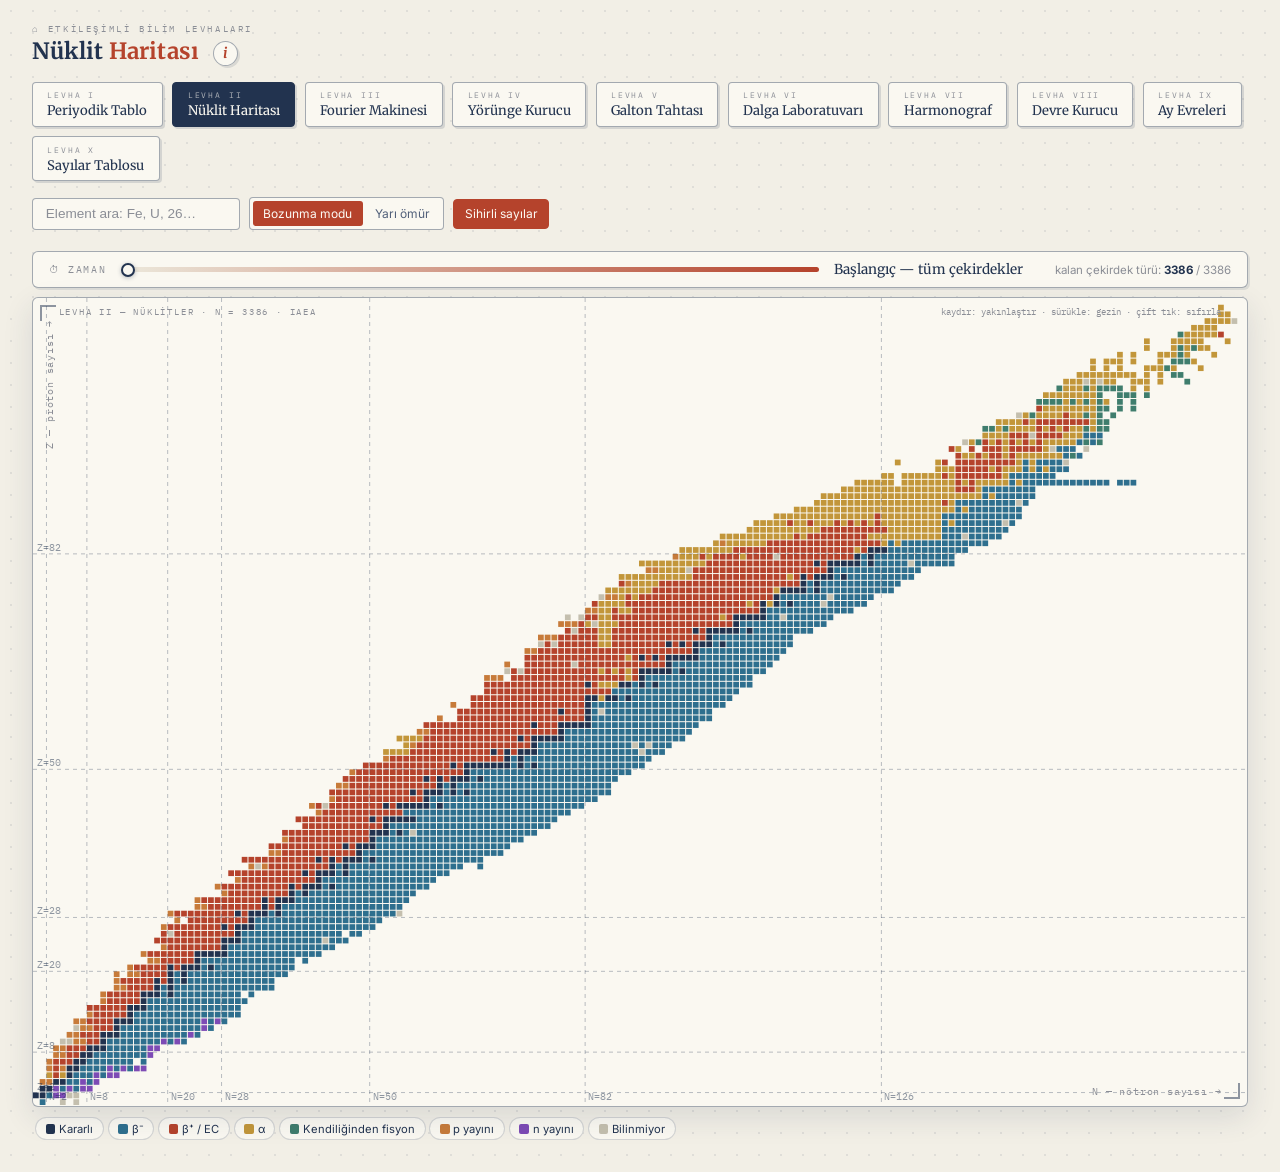
==== commit 1e07947c: "Sayılar Tablosu kendi reposuna taşındı; nav'a Levha X sekmesi eklendi Uygulama artık hakanatas/sayil" ====
--- a/nuclides.html
+++ b/nuclides.html
@@ -61,6 +61,10 @@
     <a class="plate-tab page-link" href="https://hakanatas.github.io/ay-evreleri/">
       <span class="fig">Levha IX</span>
       <span class="lbl">Ay Evreleri</span>
+    </a>
+    <a class="plate-tab page-link" href="https://hakanatas.github.io/sayilar-tablosu/">
+      <span class="fig">Levha X</span>
+      <span class="lbl">Sayılar Tablosu</span>
     </a>
   </nav>
   <div class="controls">
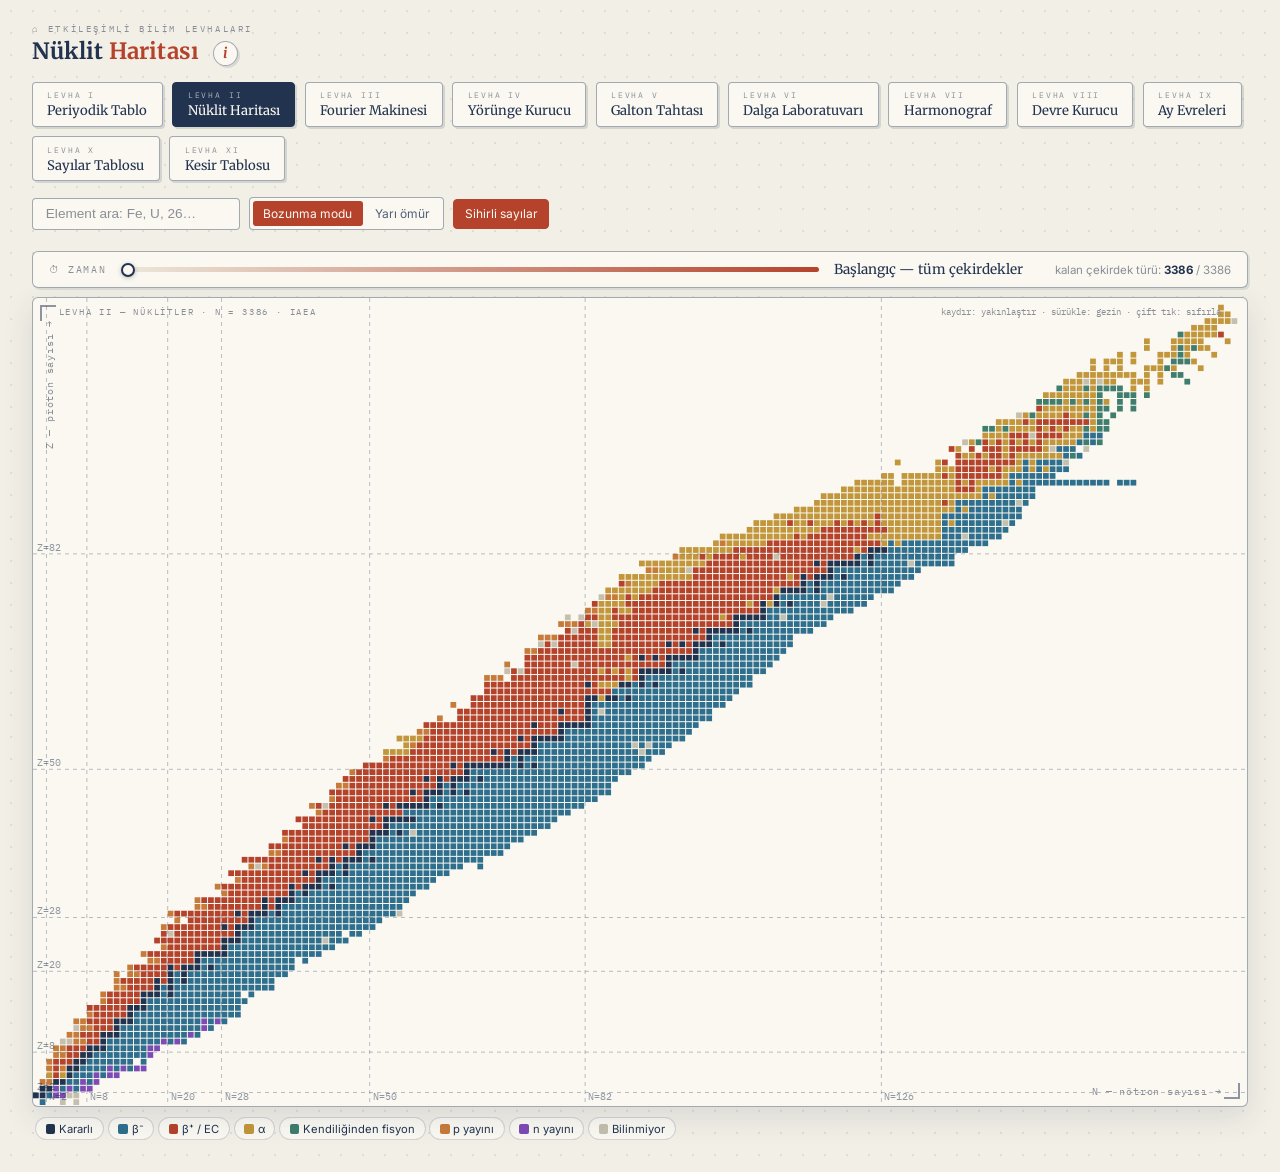
==== commit e91e1c09: "Gezinmeye Levha XI (Kesir Tablosu) sekmesi eklendi Co-Authored-By: Claude Fable 5 <noreply@anthropic" ====
--- a/nuclides.html
+++ b/nuclides.html
@@ -65,6 +65,10 @@
     <a class="plate-tab page-link" href="https://hakanatas.github.io/sayilar-tablosu/">
       <span class="fig">Levha X</span>
       <span class="lbl">Sayılar Tablosu</span>
+    </a>
+    <a class="plate-tab page-link" href="https://hakanatas.github.io/kesir-tablosu/">
+      <span class="fig">Levha XI</span>
+      <span class="lbl">Kesir Tablosu</span>
     </a>
   </nav>
   <div class="controls">
